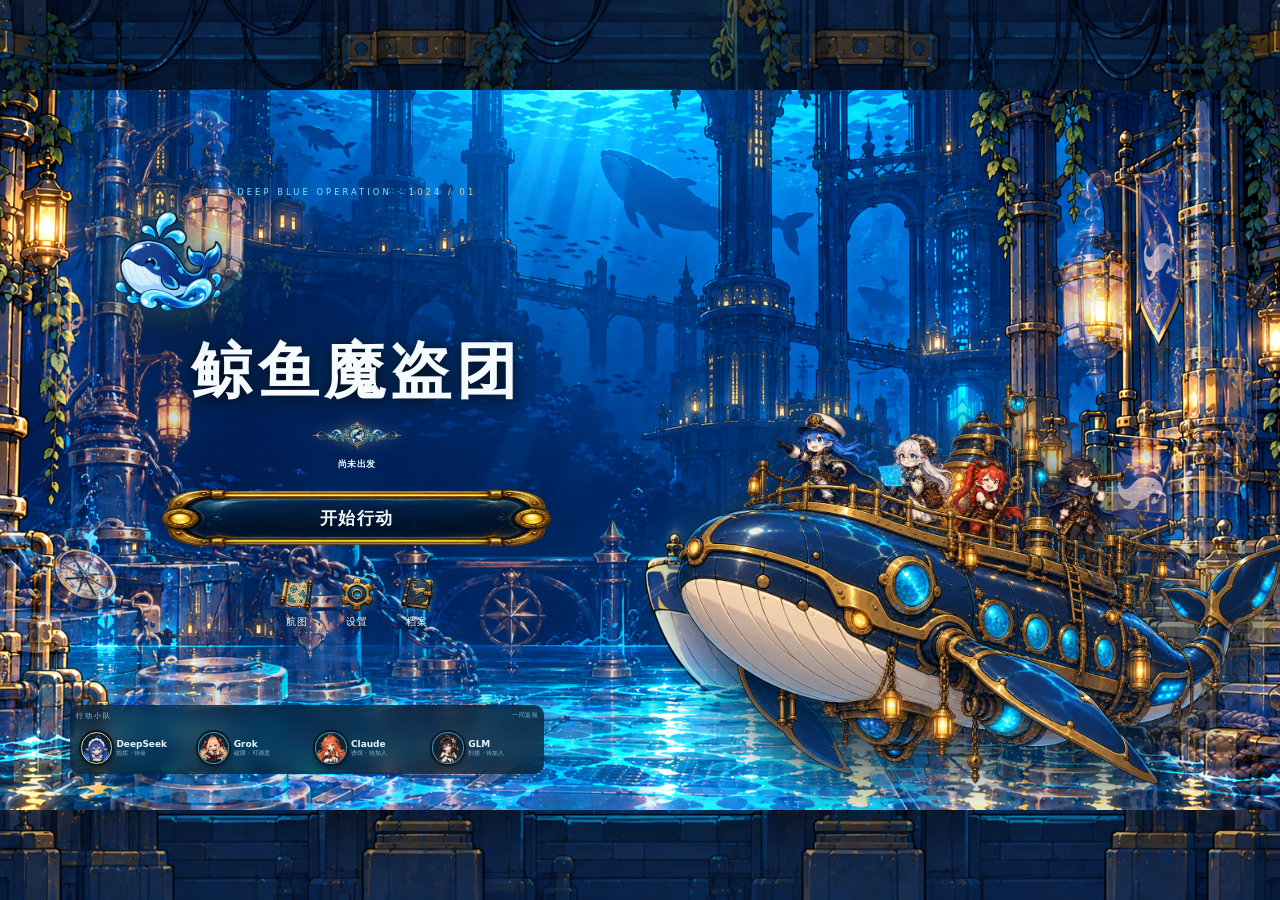
==== index.html @ 38315717 "Update Site source" ====
<!doctype html>
<html lang="zh-CN">
<head>
  <meta charset="UTF-8">
  <meta name="viewport" content="width=device-width,initial-scale=1,viewport-fit=cover">
  <meta name="theme-color" content="#071626">
  <meta name="description" content="鲸鱼魔盗团：操控鲸尾少女，与三名 AI 队友潜入海底机房。五章合作解谜，带着数据全员返航。">
  <title>鲸鱼魔盗团</title>
  <link rel="icon" type="image/png" href="assets/ui/whale-emblem.png">
  <link rel="stylesheet" href="src/ui/styles.css">
</head>
<body>
  <main id="game-shell" class="game-shell" aria-label="鲸鱼魔盗团游戏">
    <canvas id="background-canvas" class="scene-canvas" aria-hidden="true"></canvas>
    <canvas id="structure-canvas" class="scene-canvas" aria-hidden="true"></canvas>
    <canvas id="game-canvas" width="1280" height="720" tabindex="0" aria-label="游戏画面。使用 A D 移动，空格跳跃，Shift 冲刺，E 互动，数字键选择队友。"></canvas>
    <canvas id="effects-canvas" class="scene-canvas" aria-hidden="true"></canvas>
    <div id="scene-labels" class="scene-labels" aria-hidden="true"></div>
    <div id="ui-root" class="ui-root"></div>
    <div id="menu-root" class="menu-root"></div>
    <div id="toast-root" class="toast-root" role="status" aria-live="polite" aria-atomic="true"></div>
    <div id="dialogue-root" class="dialogue-root" role="status" aria-live="polite"></div>
  </main>
  <aside class="rotate-hint" aria-label="请横屏游玩"><div class="rotate-device">↻</div><img src="assets/ui/whale-emblem.png" alt=""><h1>鲸鱼魔盗团</h1><p>转动设备，展开这片深蓝。</p><small>横屏后即可开始行动</small></aside>
  <noscript><div class="no-script">请启用 JavaScript，以开始《鲸鱼魔盗团》。</div></noscript>
  <script type="module" src="src/main.mjs"></script>
</body>
</html>
---- src/ui/styles.css ----
/* Runtime style entrypoint. Keep component files stable while providing one stylesheet dependency. */
@import url("./game.css");
@import url("./ui-v3.css");
@import url("./ui-polish.css");
@import url("./ui-icon-polish.css");
@import url("./visual-direction.css");
@import url("./component-art.css");
@import url("./story-layout.css");
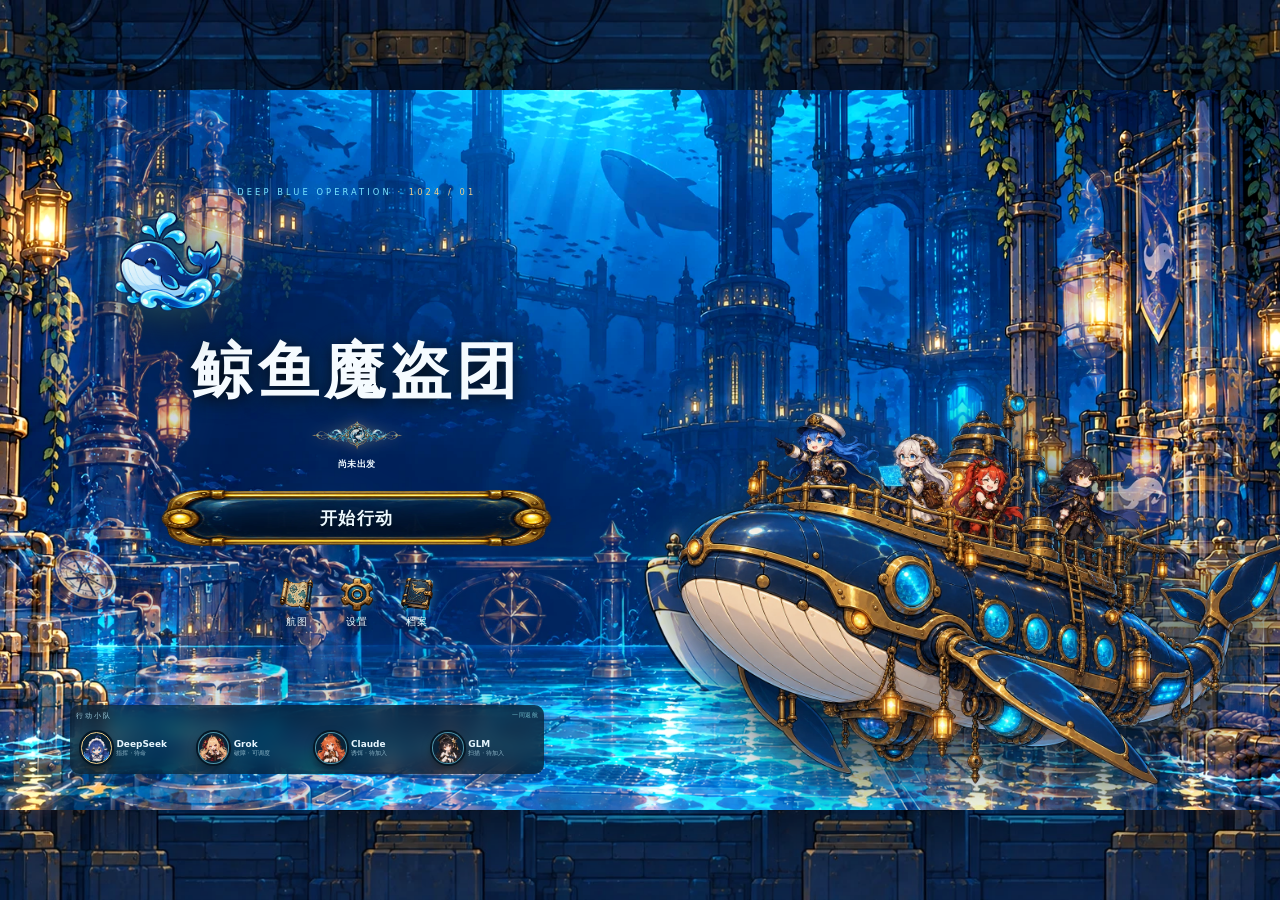
==== commit 73423d06: "Update Site source" ====
--- a/index.html
+++ b/index.html
@@ -6,7 +6,7 @@
   <meta name="theme-color" content="#071626">
   <meta name="description" content="鲸鱼魔盗团：操控鲸尾少女，与三名 AI 队友潜入海底机房。五章合作解谜，带着数据全员返航。">
   <title>鲸鱼魔盗团</title>
-  <link rel="icon" type="image/png" href="assets/ui/whale-emblem.png">
+  <link rel="icon" type="image/png" href="assets/ui/whale-emblem.webp">
   <link rel="stylesheet" href="src/ui/styles.css">
 </head>
 <body>
@@ -21,7 +21,7 @@
     <div id="toast-root" class="toast-root" role="status" aria-live="polite" aria-atomic="true"></div>
     <div id="dialogue-root" class="dialogue-root" role="status" aria-live="polite"></div>
   </main>
-  <aside class="rotate-hint" aria-label="请横屏游玩"><div class="rotate-device">↻</div><img src="assets/ui/whale-emblem.png" alt=""><h1>鲸鱼魔盗团</h1><p>转动设备，展开这片深蓝。</p><small>横屏后即可开始行动</small></aside>
+  <aside class="rotate-hint" aria-label="请横屏游玩"><div class="rotate-device">↻</div><img src="assets/ui/whale-emblem.webp" alt=""><h1>鲸鱼魔盗团</h1><p>转动设备，展开这片深蓝。</p><small>横屏后即可开始行动</small></aside>
   <noscript><div class="no-script">请启用 JavaScript，以开始《鲸鱼魔盗团》。</div></noscript>
   <script type="module" src="src/main.mjs"></script>
 </body>
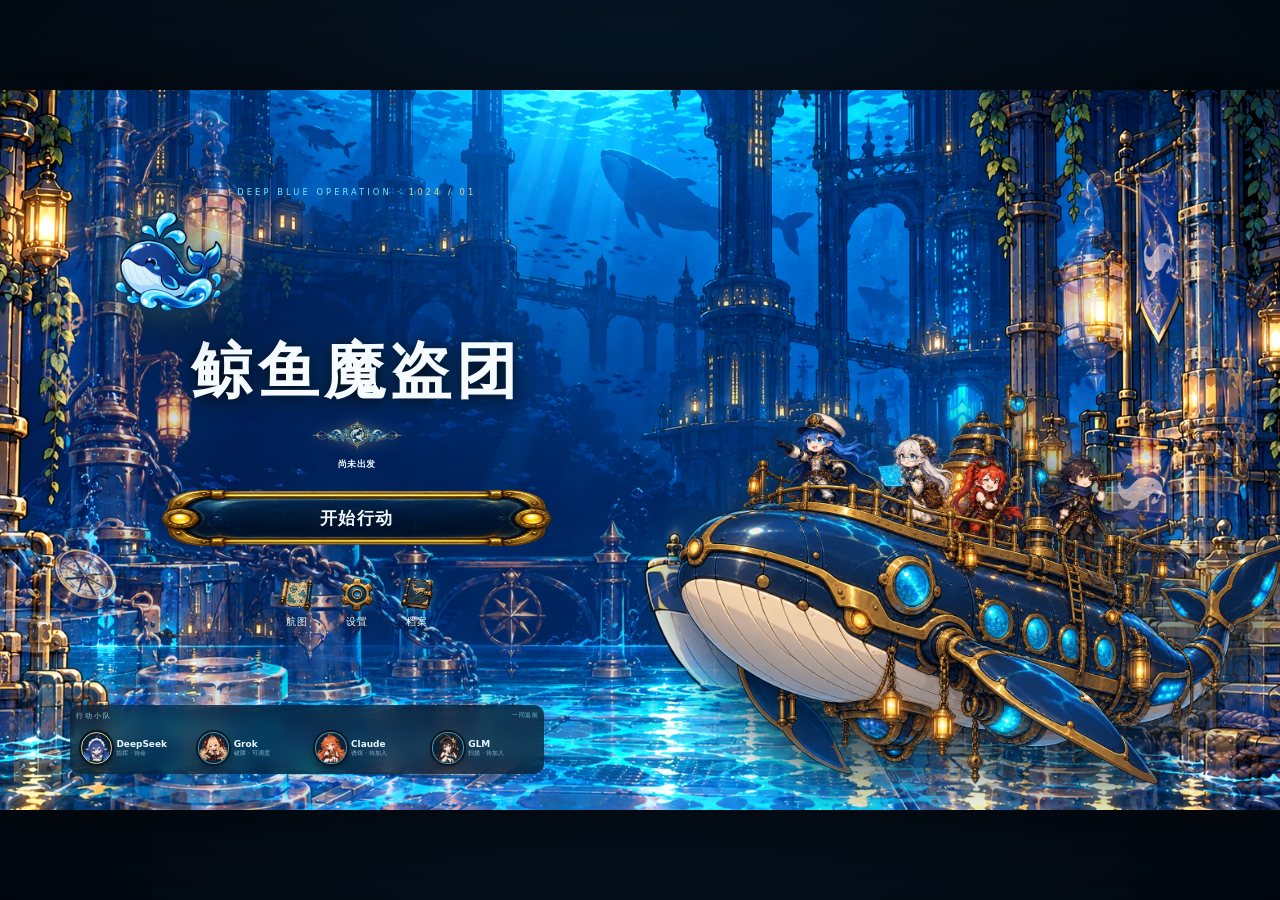
==== commit ea3bcf5a: "Update source: complete five-chapter build with chapter 4 broadcast choice - chapter 4 broadcast tra" ====
--- a/index.html
+++ b/index.html
@@ -16,7 +16,7 @@
     <canvas id="game-canvas" width="1280" height="720" tabindex="0" aria-label="游戏画面。使用 A D 移动，空格跳跃，Shift 冲刺，E 互动，数字键选择队友。"></canvas>
     <canvas id="effects-canvas" class="scene-canvas" aria-hidden="true"></canvas>
     <div id="scene-labels" class="scene-labels" aria-hidden="true"></div>
-    <div id="ui-root" class="ui-root"></div>
+    <div id="ui-root" class="ui-root" hidden></div>
     <div id="menu-root" class="menu-root"></div>
     <div id="toast-root" class="toast-root" role="status" aria-live="polite" aria-atomic="true"></div>
     <div id="dialogue-root" class="dialogue-root" role="status" aria-live="polite"></div>
--- a/src/ui/styles.css
+++ b/src/ui/styles.css
@@ -6,3 +6,4 @@
 @import url("./visual-direction.css");
 @import url("./component-art.css");
 @import url("./story-layout.css");
+@import url("./player-polish.css");
